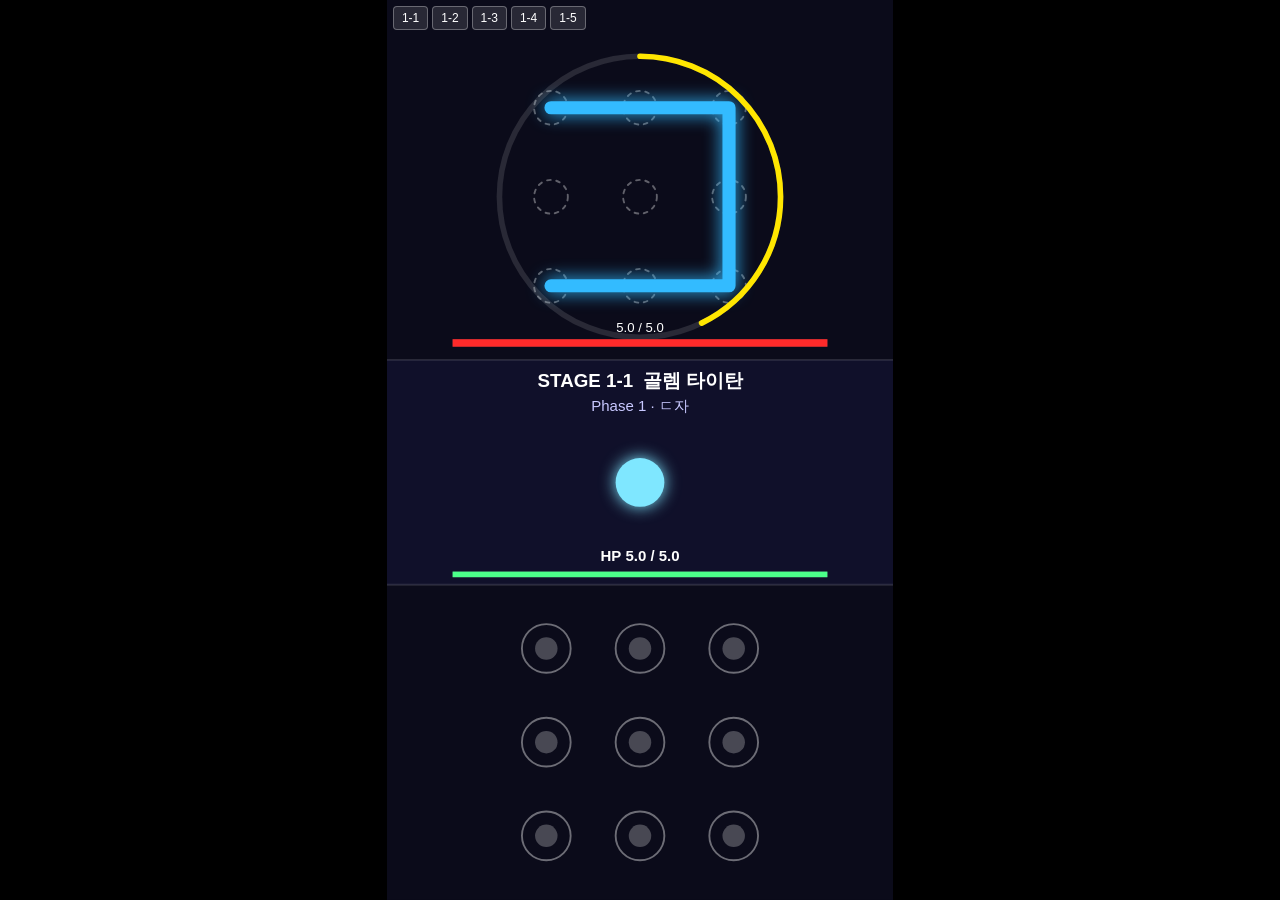
==== index.html @ 10e034cc "클로드 1차 제작" ====
<!DOCTYPE html>
<html lang="ko">
<head>
  <meta charset="UTF-8">
  <meta name="viewport" content="width=device-width, initial-scale=1, maximum-scale=1, user-scalable=no, viewport-fit=cover">
  <title>Pattern on Fairy - Prototype</title>
  <link rel="stylesheet" href="css/style.css">
</head>
<body>
  <div id="app">
    <div id="viewport">
      <div id="frame">
        <canvas id="game"></canvas>
        <div id="debugBar"></div>
      </div>
    </div>
  </div>

  <script src="js/config/balance.js"></script>
  <script src="js/config/patterns.js"></script>
  <script src="js/core/EventBus.js"></script>
  <script src="js/core/GameLoop.js"></script>
  <script src="js/input/PointerInput.js"></script>
  <script src="js/pattern/PatternGrid.js"></script>
  <script src="js/pattern/PatternPath.js"></script>
  <script src="js/pattern/PatternMatcher.js"></script>
  <script src="js/combat/TestCombat.js"></script>
  <script src="js/render/FieldRenderer.js"></script>
  <script src="js/render/GridRenderer.js"></script>
  <script src="js/main.js"></script>
</body>
</html>
---- css/style.css ----
html,
body {
  margin: 0;
  width: 100%;
  height: 100%;
  background: #000;
  overflow: hidden;
}

body {
  touch-action: none;
  overscroll-behavior: none;
  -webkit-user-select: none;
  user-select: none;
  -webkit-touch-callout: none;
  -webkit-tap-highlight-color: transparent;
  font-family: sans-serif;
}

/* Safe Area 패딩 */
#app {
  position: fixed;
  top: 0;
  right: 0;
  bottom: 0;
  left: 0;
  box-sizing: border-box;
  padding-top: env(safe-area-inset-top);
  padding-right: env(safe-area-inset-right);
  padding-bottom: env(safe-area-inset-bottom);
  padding-left: env(safe-area-inset-left);
}

/* 9:16 레터박스 중앙 정렬 영역 */
#viewport {
  width: 100%;
  height: 100%;
  display: flex;
  align-items: center;
  justify-content: center;
}

#frame {
  position: relative;
}

#game {
  display: block;
  width: 100%;
  height: 100%;
  touch-action: none;
}

/* 프로토타입 디버그: 스테이지 선택 */
#debugBar {
  position: absolute;
  top: 6px;
  left: 6px;
  display: flex;
  gap: 4px;
}

#debugBar button {
  padding: 4px 8px;
  font-size: 12px;
  color: #fff;
  background: rgba(255, 255, 255, 0.12);
  border: 1px solid rgba(255, 255, 255, 0.3);
  border-radius: 4px;
  touch-action: manipulation;
}
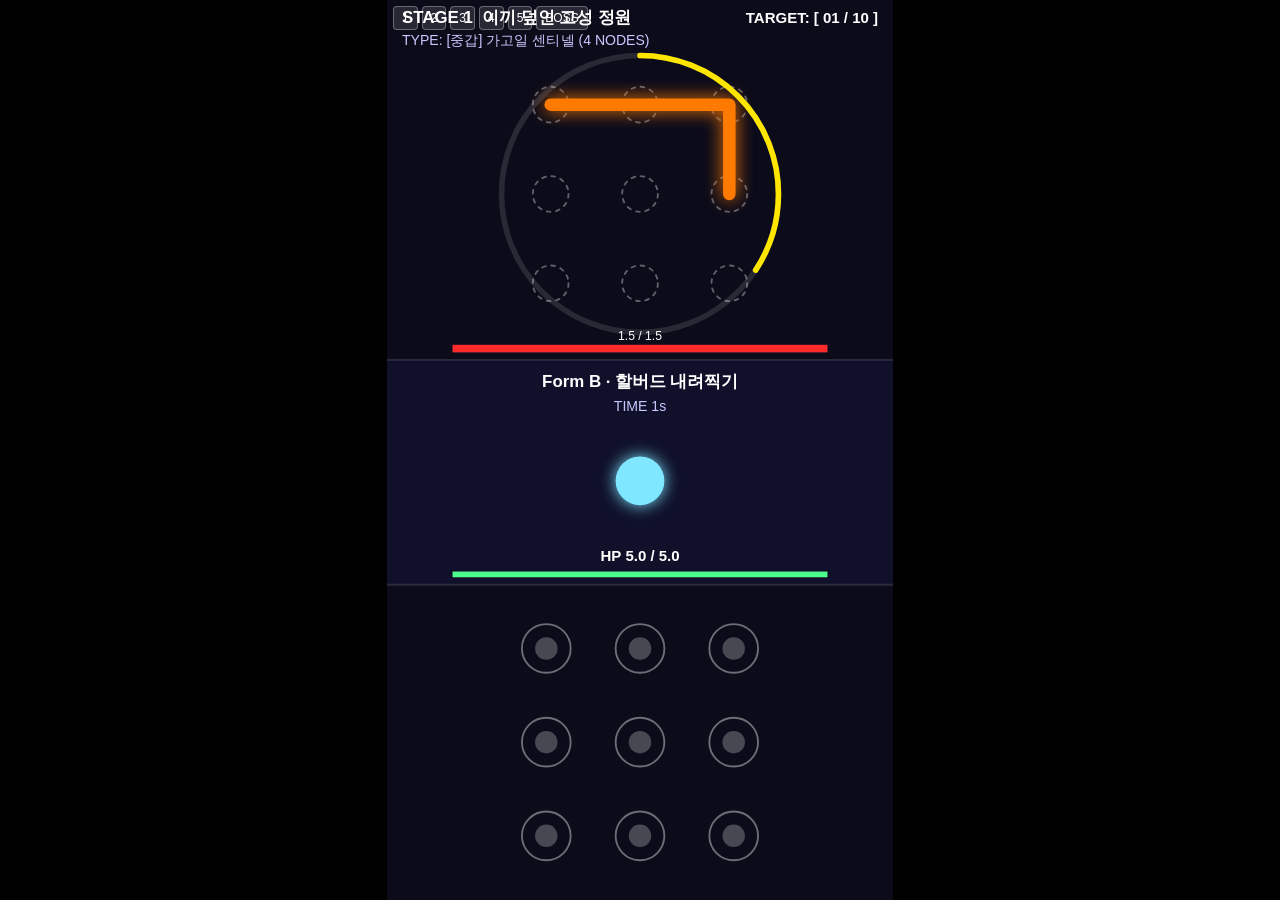
==== commit 7b453728: "기획서 전투 규칙 반영 및 스테이지 루프 구현 - 보스 궤적 기획서 6.5 반영, 드로잉 슬로우 삭제 - On-Reach 즉시 타격, 경로 이탈/중도 릴리즈 즉시 Miss, 홀딩 " ====
--- a/index.html
+++ b/index.html
@@ -18,13 +18,14 @@
 
   <script src="js/config/balance.js"></script>
   <script src="js/config/patterns.js"></script>
+  <script src="js/config/monsters.js"></script>
   <script src="js/core/EventBus.js"></script>
   <script src="js/core/GameLoop.js"></script>
   <script src="js/input/PointerInput.js"></script>
   <script src="js/pattern/PatternGrid.js"></script>
   <script src="js/pattern/PatternPath.js"></script>
   <script src="js/pattern/PatternMatcher.js"></script>
-  <script src="js/combat/TestCombat.js"></script>
+  <script src="js/combat/StageCombat.js"></script>
   <script src="js/render/FieldRenderer.js"></script>
   <script src="js/render/GridRenderer.js"></script>
   <script src="js/main.js"></script>
